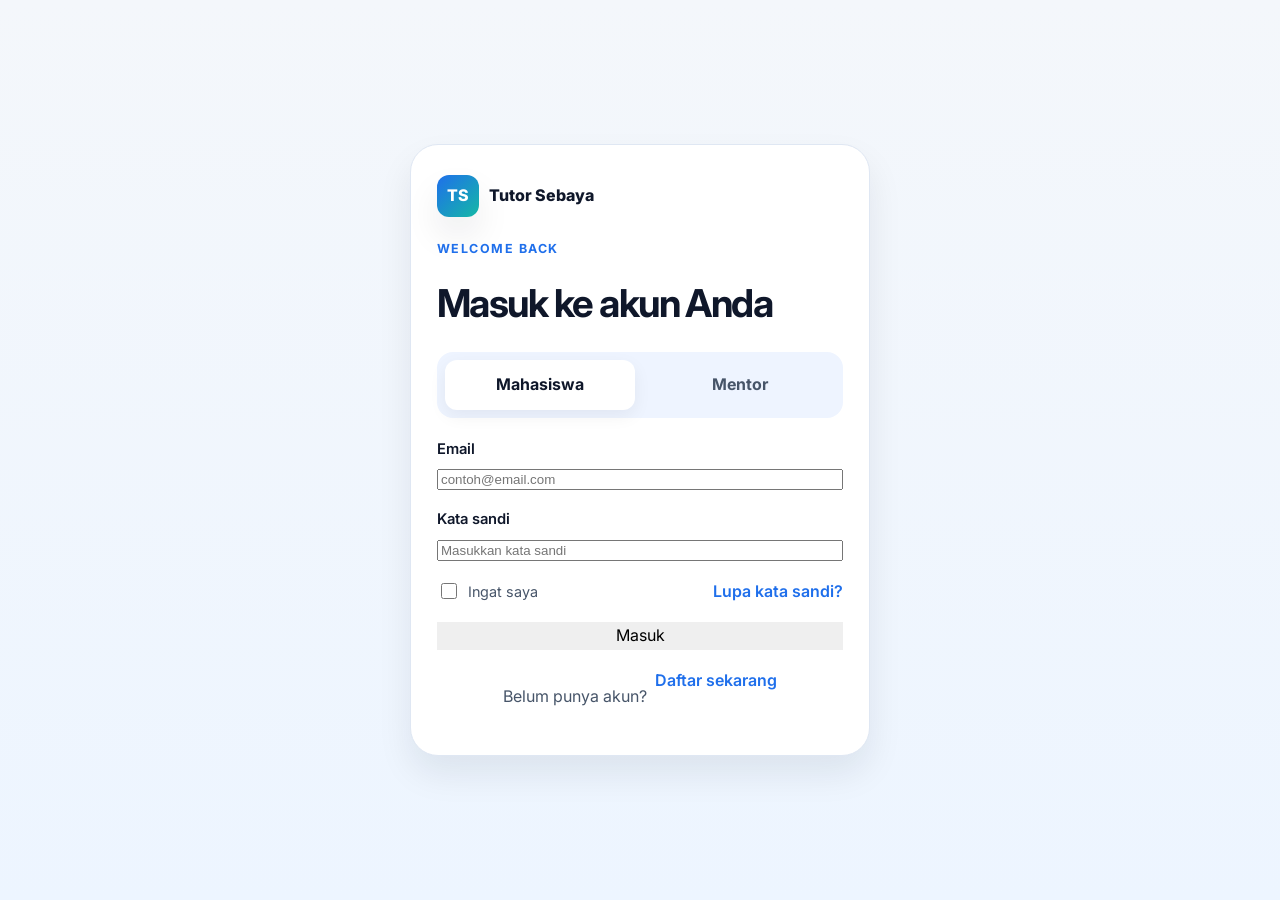
==== login.html @ 34857031 "Add files via upload" ====
<!DOCTYPE html>
<html lang="id">
  <head>
    <meta charset="UTF-8" />
    <meta name="viewport" content="width=device-width, initial-scale=1.0" />
    <title>Masuk | Tutor Sebaya</title>
    <meta name="description" content="Masuk ke Tutor Sebaya sebagai mahasiswa atau mentor." />
    <link rel="preconnect" href="https://fonts.googleapis.com" />
    <link rel="preconnect" href="https://fonts.gstatic.com" crossorigin />
    <link href="https://fonts.googleapis.com/css2?family=Inter:wght@400;500;600;700;800&display=swap" rel="stylesheet" />
    <link rel="stylesheet" href="styles.css" />
  </head>
  <body class="auth-body">
    <div class="auth-shell">
      <div class="auth-card">
        <div class="auth-brand">
          <span class="brand-mark">TS</span>
          <span>Tutor Sebaya</span>
        </div>

        <div class="auth-header">
          <span class="eyebrow">Welcome back</span>
          <h1>Masuk ke akun Anda</h1>
        </div>

        <div class="auth-tabs">
          <button class="auth-tab active" type="button">Mahasiswa</button>
          <button class="auth-tab" type="button">Mentor</button>
        </div>

        <form class="auth-form">
          <div class="form-group">
            <label for="email">Email</label>
            <input id="email" type="email" placeholder="contoh@email.com" />
          </div>

          <div class="form-group">
            <label for="password">Kata sandi</label>
            <input id="password" type="password" placeholder="Masukkan kata sandi" />
          </div>

          <div class="form-row between">
            <label class="check-inline">
              <input type="checkbox" />
              <span>Ingat saya</span>
            </label>
            <a href="index.html">Lupa kata sandi?</a>
          </div>

          <button type="submit" class="submit-btn">Masuk</button>
        </form>

        <div class="auth-footer">
          <p>Belum punya akun?</p>
          <a href="register.html">Daftar sekarang</a>
        </div>
      </div>
    </div>

    <script src="script.js"></script>
    <script>
      const tabs = document.querySelectorAll('.auth-tab');
      tabs.forEach((tab) => {
        tab.addEventListener('click', () => {
          tabs.forEach((item) => item.classList.toggle('active', item === tab));
        });
      });
    </script>
  </body>
</html>
---- styles.css ----
:root {
  --bg: #f4f7fb;
  --surface: #ffffff;
  --surface-alt: #edf5ff;
  --primary: #1f6feb;
  --primary-dark: #0d57c9;
  --primary-soft: #e8f1ff;
  --secondary: #14b8a6;
  --text: #0f172a;
  --muted: #475569;
  --line: #dfe7f3;
  --warning: #f59e0b;
  --success: #10b981;
  --shadow: 0 18px 35px rgba(15, 23, 42, 0.08);
}

* {
  box-sizing: border-box;
}

html {
  scroll-behavior: smooth;
}

body {
  margin: 0;
  font-family: "Inter", sans-serif;
  background: var(--bg);
  color: var(--text);
  line-height: 1.6;
}

a {
  text-decoration: none;
}

img {
  max-width: 100%;
  display: block;
}

button {
  font: inherit;
  cursor: pointer;
  border: none;
}

.container {
  width: min(1120px, calc(100% - 32px));
  margin: 0 auto;
}

.topbar {
  position: sticky;
  top: 0;
  z-index: 50;
  background: rgba(255, 255, 255, 0.82);
  backdrop-filter: blur(12px);
  border-bottom: 1px solid rgba(148, 163, 184, 0.15);
}

.nav {
  display: flex;
  align-items: center;
  justify-content: space-between;
  min-height: 76px;
  gap: 24px;
}

.brand {
  display: inline-flex;
  align-items: center;
  gap: 10px;
  font-weight: 800;
  font-size: 1.05rem;
}

.brand-mark {
  display: inline-flex;
  align-items: center;
  justify-content: center;
  width: 42px;
  height: 42px;
  border-radius: 12px;
  background: linear-gradient(135deg, var(--primary), var(--secondary));
  color: #fff;
  box-shadow: var(--shadow);
}

.nav-links {
  display: flex;
  align-items: center;
  gap: 22px;
  color: var(--muted);
  font-weight: 500;
}

.nav-links a {
  color: var(--muted);
  transition: color 0.2s ease;
}

.nav-links a:hover {
  color: var(--text);
}

.nav-cta,
.primary,
.secondary {
  display: inline-flex;
  align-items: center;
  justify-content: center;
  border-radius: 12px;
  padding: 0.9rem 1.4rem;
  font-weight: 600;
  transition: transform 0.2s ease, box-shadow 0.2s ease;
}

.nav-cta,
.primary {
  background: linear-gradient(135deg, var(--primary), var(--primary-dark));
  color: white;
  box-shadow: 0 14px 25px rgba(31, 111, 235, 0.25);
}

.secondary {
  background: #fff;
  color: var(--text);
  border: 1px solid var(--line);
}

.nav-cta:hover,
.primary:hover,
.secondary:hover {
  transform: translateY(-1px);
}

.hero {
  padding: 72px 0 48px;
}

.hero-grid {
  display: grid;
  grid-template-columns: 1.1fr 0.9fr;
  align-items: center;
  gap: 40px;
}

.eyebrow {
  display: inline-block;
  margin-bottom: 14px;
  font-size: 0.78rem;
  letter-spacing: 0.12em;
  text-transform: uppercase;
  font-weight: 700;
  color: var(--primary);
}

.hero-copy h1 {
  margin: 0;
  font-size: clamp(2.4rem, 5vw, 4rem);
  line-height: 1.1;
  letter-spacing: -0.05em;
}

.hero-copy p {
  margin: 18px 0 0;
  max-width: 610px;
  color: var(--muted);
  font-size: 1.05rem;
}

.hero-actions {
  display: flex;
  flex-wrap: wrap;
  gap: 14px;
  margin-top: 28px;
}

.hero-points {
  list-style: none;
  padding: 0;
  margin: 26px 0 0;
  display: grid;
  gap: 12px;
  color: var(--muted);
}

.hero-points li {
  position: relative;
  padding-left: 26px;
}

.hero-points li::before {
  content: "✓";
  position: absolute;
  left: 0;
  color: var(--success);
  font-weight: 800;
}

.hero-panel {
  display: flex;
  justify-content: center;
}

.panel-card {
  width: min(100%, 450px);
  background: linear-gradient(180deg, #ffffff 0%, #edf5ff 100%);
  border: 1px solid rgba(31, 111, 235, 0.08);
  border-radius: 28px;
  box-shadow: var(--shadow);
  padding: 26px;
}

.panel-head {
  display: flex;
  align-items: center;
  gap: 12px;
  color: var(--muted);
  font-weight: 600;
  margin-bottom: 20px;
}

.dot {
  width: 12px;
  height: 12px;
  border-radius: 50%;
  display: inline-block;
}

.dot.green {
  background: var(--success);
  box-shadow: 0 0 0 5px rgba(16, 185, 129, 0.14);
}

.tutor-mini-card {
  display: flex;
  align-items: center;
  gap: 16px;
  background: rgba(255, 255, 255, 0.78);
  border: 1px solid var(--line);
  border-radius: 18px;
  padding: 18px 16px;
}

.avatar {
  width: 54px;
  height: 54px;
  border-radius: 16px;
  display: flex;
  align-items: center;
  justify-content: center;
  font-weight: 800;
  color: white;
  background: linear-gradient(135deg, #7a7ef6, #4ea8ff);
}

.tutor-mini-card h3,
.content-card h3,
.goal-box h3,
.user-card h3,
.feature-card h3,
.summary-box h3,
.flow-stage h3 {
  margin: 0 0 6px;
}

.tutor-mini-card p,
.content-card li,
.goal-box li,
.user-card li,
.feature-card p,
.summary-box p,
.flow-stage p,
.user-card p {
  margin: 0;
  color: var(--muted);
}

.stats-grid {
  display: grid;
  grid-template-columns: repeat(2, minmax(0, 1fr));
  gap: 16px;
  margin-top: 22px;
}

.stats-grid div {
  background: #fff;
  border: 1px solid var(--line);
  border-radius: 18px;
  padding: 16px 14px;
  display: flex;
  flex-direction: column;
  gap: 4px;
}

.stats-grid strong {
  font-size: 1.1rem;
}

.stats-grid span {
  color: var(--muted);
  font-size: 0.85rem;
}

.metrics {
  padding: 16px 0 30px;
}

.metric-grid {
  display: grid;
  grid-template-columns: repeat(4, minmax(0, 1fr));
  gap: 18px;
}

.metric-box {
  background: #fff;
  border: 1px solid var(--line);
  border-radius: 18px;
  padding: 22px 18px;
  text-align: center;
  box-shadow: 0 10px 25px rgba(15, 23, 42, 0.04);
}

.metric-box strong {
  display: block;
  font-size: 1.4rem;
}

.metric-box span {
  color: var(--muted);
}

.section {
  padding: 86px 0;
}

.section.alt {
  background: #eef5ff;
}

.section-head {
  margin-bottom: 30px;
}

.section-head h2 {
  margin: 0;
  font-size: clamp(2rem, 4vw, 2.8rem);
  letter-spacing: -0.04em;
}

.overview-grid,
.goals-grid,
.user-grid,
.feature-grid,
.summary-grid {
  display: grid;
  gap: 22px;
}

.overview-grid {
  grid-template-columns: repeat(2, minmax(0, 1fr));
}

.content-card,
.goal-box,
.user-card,
.feature-card,
.summary-box {
  background: #fff;
  border: 1px solid var(--line);
  border-radius: 24px;
  padding: 24px 22px;
  box-shadow: 0 12px 28px rgba(15, 23, 42, 0.04);
}

.content-card.accent {
  background: linear-gradient(180deg, #ecf6ff 0%, #ffffff 100%);
}

.content-card ul,
.goal-box ul,
.user-card ul {
  margin: 18px 0 0;
  padding-left: 18px;
  display: grid;
  gap: 10px;
  color: var(--muted);
}

.goals-grid {
  grid-template-columns: repeat(3, minmax(0, 1fr));
}

.user-grid {
  grid-template-columns: repeat(3, minmax(0, 1fr));
}

.badge {
  display: inline-flex;
  padding: 0.4rem 0.7rem;
  border-radius: 999px;
  font-weight: 700;
  font-size: 0.75rem;
  margin-bottom: 18px;
}

.badge-primary {
  background: var(--primary-soft);
  color: var(--primary);
}

.badge-secondary {
  background: rgba(20, 184, 166, 0.12);
  color: var(--secondary);
}

.badge-dark {
  background: #111827;
  color: white;
}

.feature-grid {
  grid-template-columns: repeat(3, minmax(0, 1fr));
}

.icon {
  width: 46px;
  height: 46px;
  display: flex;
  align-items: center;
  justify-content: center;
  border-radius: 14px;
  background: var(--primary-soft);
  color: var(--primary);
  font-weight: 800;
  margin-bottom: 18px;
}

.flow-wrapper {
  display: grid;
  grid-template-columns: repeat(5, minmax(0, 1fr));
  gap: 18px;
}

.flow-stage {
  position: relative;
  background: #fff;
  border: 1px solid var(--line);
  border-radius: 22px;
  padding: 22px 18px;
  box-shadow: 0 12px 26px rgba(15, 23, 42, 0.04);
}

.stage-number {
  display: inline-flex;
  width: 38px;
  height: 38px;
  border-radius: 50%;
  background: var(--primary-soft);
  color: var(--primary);
  align-items: center;
  justify-content: center;
  font-weight: 800;
  margin-bottom: 14px;
}

.mvp-grid {
  display: grid;
  grid-template-columns: 1fr;
}

.pill-list {
  display: flex;
  flex-wrap: wrap;
  gap: 12px;
}

.pill-list span {
  display: inline-flex;
  align-items: center;
  justify-content: center;
  padding: 0.75rem 1rem;
  background: #fff;
  border: 1px solid var(--line);
  border-radius: 999px;
  color: var(--text);
  font-weight: 600;
}

.summary-grid {
  grid-template-columns: repeat(2, minmax(0, 1fr));
}

.cta-section {
  padding-top: 0;
}

.cta-box {
  background: linear-gradient(135deg, var(--primary) 0%, var(--secondary) 100%);
  color: white;
  border-radius: 28px;
  padding: 28px 30px;
  display: flex;
  align-items: center;
  justify-content: space-between;
  gap: 24px;
  box-shadow: 0 18px 30px rgba(31, 111, 235, 0.2);
}

.cta-box .eyebrow {
  color: rgba(255, 255, 255, 0.8);
}

.cta-box h2 {
  margin: 0;
  font-size: clamp(1.7rem, 3vw, 2.4rem);
  letter-spacing: -0.05em;
}

.cta-simple {
  display: inline-flex;
  align-items: center;
  justify-content: center;
  border-radius: 999px;
  padding: 0.75rem 1.1rem;
  background: rgba(255, 255, 255, 0.12);
  border: 1px solid rgba(255, 255, 255, 0.18);
  font-weight: 700;
  color: #fff;
}

.toast-note {
  position: fixed;
  right: 18px;
  bottom: 18px;
  z-index: 100;
  background: rgba(15, 23, 42, 0.9);
  color: white;
  border-radius: 12px;
  padding: 0.8rem 1rem;
  font-size: 0.9rem;
  box-shadow: 0 18px 30px rgba(15, 23, 42, 0.18);
  opacity: 0;
  transform: translateY(12px);
  animation: toastIn 0.4s ease forwards;
}

@keyframes toastIn {
  to {
    opacity: 1;
    transform: translateY(0);
  }
}

.auth-body,
.dashboard-body {
  background: linear-gradient(180deg, #f4f7fb 0%, #edf5ff 100%);
}

.auth-shell {
  min-height: 100vh;
  display: grid;
  place-items: center;
  padding: 40px 20px;
}

.auth-card {
  width: min(460px, 100%);
  background: #fff;
  border: 1px solid var(--line);
  border-radius: 28px;
  box-shadow: var(--shadow);
  padding: 30px 26px;
}

.auth-brand {
  display: inline-flex;
  align-items: center;
  gap: 10px;
  font-weight: 800;
  margin-bottom: 18px;
}

.auth-header h1 {
  margin: 0 0 18px;
  font-size: clamp(1.8rem, 3vw, 2.5rem);
  letter-spacing: -0.04em;
}

.auth-tabs {
  display: grid;
  grid-template-columns: 1fr 1fr;
  gap: 10px;
  background: #eef4ff;
  border-radius: 16px;
  padding: 8px;
  margin-bottom: 20px;
}

.auth-tab {
  padding: 12px 10px;
  border-radius: 12px;
  border: none;
  background: transparent;
  font-weight: 700;
  color: var(--muted);
}

.auth-tab.active {
  background: #fff;
  color: var(--text);
  box-shadow: 0 6px 18px rgba(15, 23, 42, 0.06);
}

.auth-form {
  display: grid;
  gap: 18px;
}

.form-group {
  display: grid;
  gap: 8px;
}

.form-group label {
  font-size: 0.92rem;
  font-weight: 600;
}

.form-row {
  display: flex;
  align-items: center;
  gap: 10px;
}

.form-row.between {
  justify-content: space-between;
}

.check-inline {
  display: inline-flex;
  align-items: center;
  gap: 8px;
  color: var(--muted);
  font-size: 0.9rem;
}

.check-inline input {
  width: 16px;
  height: 16px;
}

.auth-form a,
.auth-footer a {
  color: var(--primary);
  font-weight: 600;
}

.auth-footer {
  margin-top: 18px;
  text-align: center;
  color: var(--muted);
  display: flex;
  justify-content: center;
  gap: 8px;
}

.dashboard-page {
  padding: 34px 0 60px;
}

.dashboard-grid {
  display: grid;
  grid-template-columns: 280px 1fr;
  gap: 24px;
}

.sidebar-panel,
.main-panel {
  display: grid;
  gap: 20px;
}

.sidebar-panel {
  background: #fff;
  border: 1px solid var(--line);
  border-radius: 24px;
  padding: 24px 18px;
  box-shadow: 0 10px 24px rgba(15, 23, 42, 0.04);
}

.profile-box {
  display: flex;
  align-items: center;
  gap: 12px;
  padding-bottom: 12px;
  border-bottom: 1px solid var(--line);
}

.avatar.large {
  width: 52px;
  height: 52px;
  font-size: 1rem;
}

.avatar.small {
  width: 42px;
  height: 42px;
  font-size: 0.8rem;
}

.avatar.alt {
  background: linear-gradient(135deg, #7a7ef6, #14b8a6);
}

.sidebar-menu {
  display: grid;
  gap: 8px;
}

.sidebar-menu a {
  color: var(--muted);
  padding: 0.8rem 0.9rem;
  border-radius: 12px;
  font-weight: 600;
}

.sidebar-menu a.active {
  background: var(--primary-soft);
  color: var(--primary);
}

.welcome-bar,
.panel-header-between {
  display: flex;
  align-items: center;
  justify-content: space-between;
  gap: 16px;
}

.welcome-bar h2 {
  margin: 0;
  letter-spacing: -0.04em;
}

.small {
  padding: 0.7rem 1rem;
  font-size: 0.8rem;
}

.dashboard-stats {
  grid-template-columns: repeat(4, minmax(0, 1fr));
}

.metric-box.glow {
  background: linear-gradient(180deg, #ffffff 0%, #f5f9ff 100%);
}

.content-row {
  display: grid;
  grid-template-columns: 1fr 1fr;
  gap: 20px;
}

.dashboard-card {
  min-height: 220px;
}

.tag,
.status-label {
  display: inline-flex;
  align-items: center;
  justify-content: center;
  padding: 0.38rem 0.7rem;
  border-radius: 999px;
  font-size: 0.7rem;
  font-weight: 700;
}

.tag.success,
.status-label.green {
  background: rgba(16, 185, 129, 0.12);
  color: #047857;
}

.tag.info,
.status-label.blue {
  background: rgba(31, 111, 235, 0.12);
  color: var(--primary);
}

.tag.warning {
  background: rgba(245, 158, 11, 0.12);
  color: #b45309;
}

.session-list {
  list-style: none;
  padding: 0;
  margin: 18px 0 0;
  display: grid;
  gap: 14px;
}

.session-list li,
.mini-profile {
  display: flex;
  align-items: center;
  justify-content: space-between;
  gap: 12px;
  background: #f8fbff;
  border: 1px solid var(--line);
  border-radius: 16px;
  padding: 12px 14px;
}

.session-list li > div,
.mini-profile > div {
  display: grid;
  gap: 4px;
}

.session-list li strong,
.mini-profile strong {
  font-size: 0.98rem;
}

.session-list li span,
.mini-profile span {
  color: var(--muted);
  font-size: 0.84rem;
}

.action-btn {
  padding: 0.58rem 0.8rem;
  border-radius: 10px;
  font-weight: 700;
  border: none;
}

.action-btn.accept {
  background: rgba(16, 185, 129, 0.12);
  color: #047857;
}

.action-btn.reject {
  background: rgba(239, 68, 68, 0.1);
  color: #b91c1c;
}

.mini-tutor-list {
  display: grid;
  gap: 12px;
  margin-top: 18px;
}

@media (max-width: 980px) {
  .dashboard-grid,
  .content-row,
  .dashboard-stats {
    grid-template-columns: 1fr 1fr;
  }

  .dashboard-grid {
    grid-template-columns: 1fr;
  }
}

@media (max-width: 620px) {
  .dashboard-stats,
  .content-row {
    grid-template-columns: 1fr;
  }

  .welcome-bar,
  .panel-header-between {
    align-items: flex-start;
    flex-direction: column;
  }
}

.site-footer {
  background: #0f172a;
  color: rgba(255, 255, 255, 0.72);
  padding: 22px 0;
  margin-top: 30px;
}

.footer-wrap {
  display: flex;
  justify-content: space-between;
  gap: 16px;
  align-items: center;
  flex-wrap: wrap;
}

@media (max-width: 980px) {
  .hero-grid,
  .overview-grid,
  .user-grid,
  .feature-grid,
  .summary-grid,
  .goals-grid,
  .flow-wrapper {
    grid-template-columns: 1fr 1fr;
  }

  .hero-grid {
    grid-template-columns: 1fr;
  }

  .nav-links {
    display: none;
  }
}

@media (max-width: 620px) {
  .metric-grid,
  .overview-grid,
  .goals-grid,
  .user-grid,
  .feature-grid,
  .summary-grid,
  .flow-wrapper {
    grid-template-columns: 1fr;
  }

  .cta-box {
    flex-direction: column;
    align-items: flex-start;
  }

  .hero {
    padding-top: 52px;
  }

  .nav {
    min-height: 68px;
  }
}
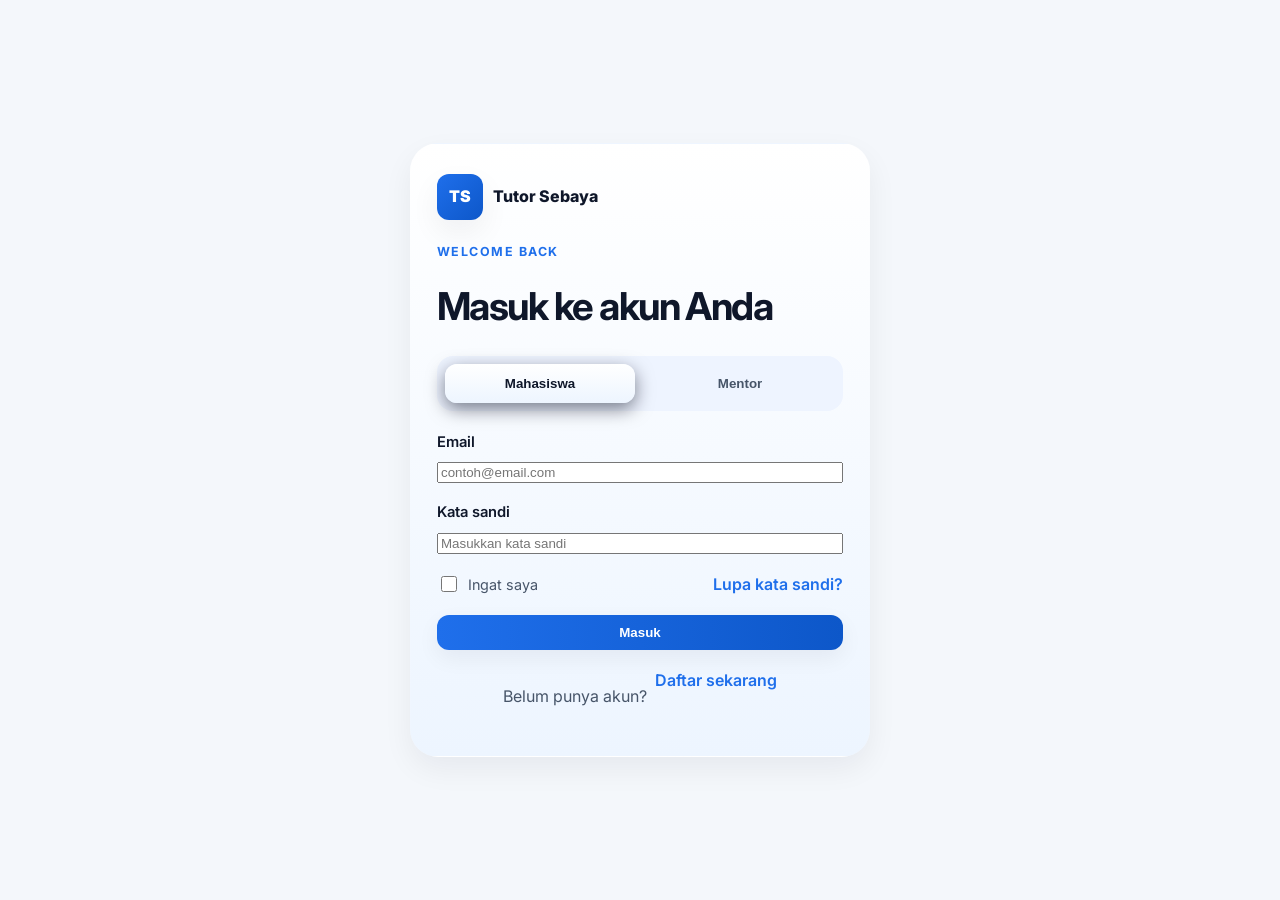
==== commit cc0218db: "Add files via upload" ====
--- a/login.html
+++ b/login.html
@@ -60,10 +60,19 @@
     <script src="script.js"></script>
     <script>
       const tabs = document.querySelectorAll('.auth-tab');
+      let currentRole = 'mahasiswa';
+
       tabs.forEach((tab) => {
         tab.addEventListener('click', () => {
           tabs.forEach((item) => item.classList.toggle('active', item === tab));
+          currentRole = tab.textContent.trim().toLowerCase();
         });
+      });
+
+      document.querySelector('.auth-form').addEventListener('submit', (e) => {
+        e.preventDefault();
+        const destination = currentRole === 'mentor' ? 'dashboard-mentor.html' : 'dashboard-mahasiswa.html';
+        window.location.href = destination;
       });
     </script>
   </body>
--- a/styles.css
+++ b/styles.css
@@ -1,17 +1,22 @@
 :root {
-  --bg: #f4f7fb;
-  --surface: #ffffff;
-  --surface-alt: #edf5ff;
-  --primary: #1f6feb;
-  --primary-dark: #0d57c9;
-  --primary-soft: #e8f1ff;
-  --secondary: #14b8a6;
-  --text: #0f172a;
-  --muted: #475569;
-  --line: #dfe7f3;
+  /* Light white + blue palette (Tutor Sebaya) */
+  --bg: #F4F7FB; /* main page background */
+  --surface: #FFFFFF; /* primary card surface */
+  --surface-2: #EDF5FF; /* secondary surface */
+  --primary: #1F6FEB; /* primary blue */
+  --primary-dark: #0D57C9; /* darker primary */
+  --primary-soft: #E8F1FF; /* soft primary */
+  --accent: #14B8A6; /* teal accent */
+  --highlight: #FFB020; /* warm highlight */
+  --text: #0F172A; /* main text on light */
+  --muted: #475569; /* secondary text */
+  --line: #DFE7F3; /* border */
   --warning: #f59e0b;
   --success: #10b981;
-  --shadow: 0 18px 35px rgba(15, 23, 42, 0.08);
+  --shadow-soft: 0 12px 30px rgba(16,24,40,0.06);
+  --shadow-md: 0 18px 40px rgba(16,24,40,0.08);
+  --radius-lg: 18px;
+  --secondary: var(--accent);
 }
 
 * {
@@ -39,33 +44,94 @@
   display: block;
 }
 
-button {
-  font: inherit;
-  cursor: pointer;
+/* Responsive central container to keep content centered and breathing */
+.container {
+  width: 100%;
+  max-width: 1200px;
+  margin-left: auto;
+  margin-right: auto;
+  padding-left: 24px;
+  padding-right: 24px;
+}
+
+@media (max-width: 1024px) {
+  .container {
+    padding-left: 28px;
+    padding-right: 28px;
+  }
+}
+
+@media (max-width: 520px) {
+  .container {
+    padding-left: 16px;
+    padding-right: 16px;
+  }
+}
+
+/* Layout helpers and spacing improvements */
+html, body { overflow-x: hidden; }
+
+/* Ensure navbar has breathing room vertically */
+.topbar { padding: 10px 0; }
+
+/* Consistent card treatment across site */
+.panel-card,
+.content-card,
+.feature-card,
+.summary-box,
+.goal-box,
+.tutor-card,
+.review-item,
+.user-card,
+.metric-box {
+  border-radius: var(--radius-lg);
+  padding: 20px 22px;
+  border: 1px solid var(--line);
+  box-shadow: var(--shadow-soft);
+  background: linear-gradient(180deg, var(--surface), var(--surface-2));
+}
+
+/* Slightly larger gaps between cards and grid items */
+.overview-grid,
+.goals-grid,
+.user-grid,
+.feature-grid,
+.summary-grid,
+.metric-grid {
+  gap: 24px;
+}
+
+/* Tutor list/card spacing */
+.tutor-list { display: grid; gap: 20px; }
+.tutor-card { display: flex; gap: 16px; align-items: center; padding: 18px 20px; }
+.tutor-left, .tutor-mid, .tutor-right { min-width: 0; }
+
+/* Ensure main pages using .page get additional vertical breathing */
+.page { padding-top: 28px; padding-bottom: 28px; }
+
+.auth-tabs {
+  display: grid;
+  grid-template-columns: 1fr 1fr;
+  gap: 10px;
+  background: linear-gradient(180deg, rgba(255,255,255,0.02), rgba(255,255,255,0.01));
+  border-radius: 16px;
+  padding: 8px;
+  margin-bottom: 20px;
+}
+.auth-tab {
+  padding: 12px 10px;
+  border-radius: 12px;
   border: none;
-}
-
-.container {
-  width: min(1120px, calc(100% - 32px));
-  margin: 0 auto;
-}
-
-.topbar {
-  position: sticky;
-  top: 0;
-  z-index: 50;
-  background: rgba(255, 255, 255, 0.82);
-  backdrop-filter: blur(12px);
-  border-bottom: 1px solid rgba(148, 163, 184, 0.15);
-}
-
-.nav {
-  display: flex;
-  align-items: center;
-  justify-content: space-between;
-  min-height: 76px;
-  gap: 24px;
-}
+  background: transparent;
+  font-weight: 700;
+  color: var(--muted);
+}
+.auth-tab.active {
+  background: linear-gradient(180deg,var(--primary-soft),var(--surface));
+  color: var(--text);
+  box-shadow: 0 6px 18px rgba(16,24,40,0.06);
+}
+
 
 .brand {
   display: inline-flex;
@@ -82,9 +148,17 @@
   width: 42px;
   height: 42px;
   border-radius: 12px;
-  background: linear-gradient(135deg, var(--primary), var(--secondary));
-  color: #fff;
-  box-shadow: var(--shadow);
+  background: linear-gradient(135deg, var(--primary), var(--primary-dark));
+  color: var(--surface);
+  box-shadow: var(--shadow-soft);
+}
+
+.nav {
+  display: flex;
+  align-items: center;
+  justify-content: space-between;
+  min-height: 76px;
+  gap: 24px;
 }
 
 .nav-links {
@@ -124,7 +198,7 @@
 }
 
 .secondary {
-  background: #fff;
+  background: linear-gradient(180deg, var(--surface), var(--surface-2));
   color: var(--text);
   border: 1px solid var(--line);
 }
@@ -206,10 +280,10 @@
 
 .panel-card {
   width: min(100%, 450px);
-  background: linear-gradient(180deg, #ffffff 0%, #edf5ff 100%);
-  border: 1px solid rgba(31, 111, 235, 0.08);
+  background: linear-gradient(180deg, var(--surface), var(--surface-2));
+  border: 1px solid var(--line);
   border-radius: 28px;
-  box-shadow: var(--shadow);
+  box-shadow: var(--shadow-soft);
   padding: 26px;
 }
 
@@ -238,7 +312,7 @@
   display: flex;
   align-items: center;
   gap: 16px;
-  background: rgba(255, 255, 255, 0.78);
+  background: linear-gradient(180deg, var(--surface), var(--surface));
   border: 1px solid var(--line);
   border-radius: 18px;
   padding: 18px 16px;
@@ -252,8 +326,8 @@
   align-items: center;
   justify-content: center;
   font-weight: 800;
-  color: white;
-  background: linear-gradient(135deg, #7a7ef6, #4ea8ff);
+  color: var(--surface);
+  background: linear-gradient(135deg, var(--primary), var(--accent));
 }
 
 .tutor-mini-card h3,
@@ -286,7 +360,7 @@
 }
 
 .stats-grid div {
-  background: #fff;
+  background: linear-gradient(180deg, var(--surface), var(--surface));
   border: 1px solid var(--line);
   border-radius: 18px;
   padding: 16px 14px;
@@ -315,12 +389,12 @@
 }
 
 .metric-box {
-  background: #fff;
+  background: linear-gradient(180deg,var(--surface),var(--surface));
   border: 1px solid var(--line);
   border-radius: 18px;
   padding: 22px 18px;
   text-align: center;
-  box-shadow: 0 10px 25px rgba(15, 23, 42, 0.04);
+  box-shadow: var(--shadow-soft);
 }
 
 .metric-box strong {
@@ -333,7 +407,7 @@
 }
 
 .section {
-  padding: 86px 0;
+  padding: 64px 0;
 }
 
 .section.alt {
@@ -364,29 +438,24 @@
 }
 
 .content-card,
-.goal-box,
-.user-card,
-.feature-card,
-.summary-box {
-  background: #fff;
+.auth-body,
+.dashboard-body {
+  background: var(--bg);
+}
+.auth-shell {
+  min-height: 100vh;
+  display: grid;
+  place-items: center;
+  padding: 40px 20px;
+}
+
+.auth-card {
+  width: min(460px, 100%);
+  background: linear-gradient(180deg,var(--surface),var(--surface-2));
   border: 1px solid var(--line);
-  border-radius: 24px;
-  padding: 24px 22px;
-  box-shadow: 0 12px 28px rgba(15, 23, 42, 0.04);
-}
-
-.content-card.accent {
-  background: linear-gradient(180deg, #ecf6ff 0%, #ffffff 100%);
-}
-
-.content-card ul,
-.goal-box ul,
-.user-card ul {
-  margin: 18px 0 0;
-  padding-left: 18px;
-  display: grid;
-  gap: 10px;
-  color: var(--muted);
+  border-radius: 28px;
+  box-shadow: var(--shadow-soft);
+  padding: 30px 26px;
 }
 
 .goals-grid {
@@ -446,11 +515,11 @@
 
 .flow-stage {
   position: relative;
-  background: #fff;
+  background: linear-gradient(180deg,var(--surface),var(--surface));
   border: 1px solid var(--line);
   border-radius: 22px;
   padding: 22px 18px;
-  box-shadow: 0 12px 26px rgba(15, 23, 42, 0.04);
+  box-shadow: var(--shadow-soft);
 }
 
 .stage-number {
@@ -471,22 +540,22 @@
   grid-template-columns: 1fr;
 }
 
-.pill-list {
-  display: flex;
-  flex-wrap: wrap;
-  gap: 12px;
-}
-
-.pill-list span {
-  display: inline-flex;
-  align-items: center;
-  justify-content: center;
-  padding: 0.75rem 1rem;
-  background: #fff;
+.tutor-list {
+  display: grid;
+  gap: 20px;
+  margin-top: 22px;
+}
+.tutor-card {
+  display: flex;
+  gap: 16px;
+  align-items: center;
+  background: linear-gradient(180deg,var(--surface),var(--surface-2));
   border: 1px solid var(--line);
-  border-radius: 999px;
-  color: var(--text);
-  font-weight: 600;
+  padding: 18px 20px;
+  border-radius: 16px;
+  box-shadow: 0 12px 28px rgba(16,24,40,0.06);
+  transition: transform 0.22s cubic-bezier(.2,.9,.2,1), box-shadow 0.22s;
+}
 }
 
 .summary-grid {
@@ -498,7 +567,7 @@
 }
 
 .cta-box {
-  background: linear-gradient(135deg, var(--primary) 0%, var(--secondary) 100%);
+  background: linear-gradient(135deg, var(--primary), var(--primary-dark));
   color: white;
   border-radius: 28px;
   padding: 28px 30px;
@@ -506,7 +575,7 @@
   align-items: center;
   justify-content: space-between;
   gap: 24px;
-  box-shadow: 0 18px 30px rgba(31, 111, 235, 0.2);
+  box-shadow: 0 12px 28px rgba(31, 111, 235, 0.08);
 }
 
 .cta-box .eyebrow {
@@ -536,12 +605,12 @@
   right: 18px;
   bottom: 18px;
   z-index: 100;
-  background: rgba(15, 23, 42, 0.9);
-  color: white;
+  background: linear-gradient(180deg,var(--surface),var(--surface-2));
+  color: var(--text);
   border-radius: 12px;
   padding: 0.8rem 1rem;
   font-size: 0.9rem;
-  box-shadow: 0 18px 30px rgba(15, 23, 42, 0.18);
+  box-shadow: 0 10px 22px rgba(16,24,40,0.06);
   opacity: 0;
   transform: translateY(12px);
   animation: toastIn 0.4s ease forwards;
@@ -554,9 +623,68 @@
   }
 }
 
+/* Modal styles (detail / confirm) */
+.modal-backdrop {
+  position: fixed;
+  inset: 0;
+  display: none;
+  align-items: center;
+  justify-content: center;
+  background: rgba(12, 20, 40, 0.48);
+  z-index: 80;
+  padding: 28px;
+}
+
+.modal {
+  width: min(760px, 96%);
+  background: linear-gradient(180deg, var(--surface) 0%, #fbfdff 100%);
+  border-radius: 16px;
+  padding: 26px 26px 18px;
+  box-shadow: 0 18px 40px rgba(16,24,40,0.08);
+  border: 1px solid rgba(255,255,255,0.06);
+  position: relative;
+  transform: translateY(10px);
+  opacity: 0;
+  animation: modalIn 260ms cubic-bezier(.2,.9,.2,1) forwards;
+}
+
+@keyframes modalIn {
+  to { transform: translateY(0); opacity: 1; }
+}
+
+.modal .close {
+  position: absolute;
+  left: 14px;
+  top: 12px;
+  width: 38px;
+  height: 38px;
+  border-radius: 10px;
+  display: inline-flex;
+  align-items: center;
+  justify-content: center;
+  background: rgba(255,255,255,0.6);
+  color: var(--muted);
+  font-size: 18px;
+  border: 1px solid rgba(15,23,42,0.04);
+  box-shadow: 0 6px 18px rgba(15,23,42,0.06);
+}
+
+.modal h3 { margin: 4px 0 8px; font-size: 1.4rem; }
+.modal .muted { color: var(--muted); margin: 10px 0; }
+.modal p { margin: 8px 0; color: var(--muted); }
+
+.modal-actions { display: flex; gap: 12px; justify-content: flex-end; margin-top: 18px; }
+.modal .submit-btn { padding: 10px 14px; border-radius: 12px; background: linear-gradient(135deg,var(--primary),var(--primary-dark)); color: #fff; box-shadow: 0 10px 26px rgba(31,111,235,0.16); }
+.modal .cancel { padding: 10px 12px; border-radius: 12px; background: linear-gradient(180deg,var(--surface),var(--surface-2)); border: 1px solid rgba(255,255,255,0.03); color: var(--muted); }
+
+@media (max-width: 520px) {
+  .modal { padding: 18px; border-radius: 12px; }
+  .modal .close { left: 10px; top: 8px; }
+}
+
 .auth-body,
 .dashboard-body {
-  background: linear-gradient(180deg, #f4f7fb 0%, #edf5ff 100%);
+  background: var(--bg);
 }
 
 .auth-shell {
@@ -568,10 +696,10 @@
 
 .auth-card {
   width: min(460px, 100%);
-  background: #fff;
-  border: 1px solid var(--line);
+  background: linear-gradient(180deg,var(--surface),var(--surface-2));
+  border: 1px solid rgba(255,255,255,0.03);
   border-radius: 28px;
-  box-shadow: var(--shadow);
+  box-shadow: var(--shadow-soft);
   padding: 30px 26px;
 }
 
@@ -609,9 +737,9 @@
 }
 
 .auth-tab.active {
-  background: #fff;
+  background: linear-gradient(180deg,var(--surface),var(--surface-2));
   color: var(--text);
-  box-shadow: 0 6px 18px rgba(15, 23, 42, 0.06);
+  box-shadow: 0 6px 18px rgba(2,6,23,0.5);
 }
 
 .auth-form {
@@ -684,11 +812,11 @@
 }
 
 .sidebar-panel {
-  background: #fff;
-  border: 1px solid var(--line);
+  background: linear-gradient(180deg,var(--surface),var(--surface-2));
+  border: 1px solid rgba(255,255,255,0.03);
   border-radius: 24px;
   padding: 24px 18px;
-  box-shadow: 0 10px 24px rgba(15, 23, 42, 0.04);
+  box-shadow: 0 10px 24px rgba(2,6,23,0.6);
 }
 
 .profile-box {
@@ -940,3 +1068,312 @@
     min-height: 68px;
   }
 }
+
+/* Cari Tutor specific styles */
+.search-panel {
+  padding: 34px 0 18px;
+}
+
+.search-panel h1 {
+  margin: 0 0 6px;
+  font-size: 2.4rem;
+  line-height: 1.05;
+}
+
+.search-row {
+  display: flex;
+  gap: 12px;
+  margin-top: 16px;
+  align-items: center;
+}
+
+.hero-ill {
+  width: 160px;
+  height: 120px;
+  background: linear-gradient(135deg,#e6f0ff,#f6fcff);
+  border-radius: 14px;
+  display: flex;
+  align-items: center;
+  justify-content: center;
+  box-shadow: 0 18px 30px rgba(15,23,42,0.06);
+}
+
+.hero-ill svg { width: 92px; height: 92px; }
+
+/* subtle float animation for illustration */
+@keyframes floatY {
+  0% { transform: translateY(0); }
+  50% { transform: translateY(-6px); }
+  100% { transform: translateY(0); }
+}
+.hero-ill { animation: floatY 4s ease-in-out infinite; }
+
+.chips { display:flex; gap:8px; margin-top:12px; flex-wrap:wrap; }
+.chip { background: linear-gradient(180deg,var(--surface),var(--surface)); border:1px solid var(--line); padding:8px 12px; border-radius:999px; font-weight:700; color:var(--muted); cursor:pointer; }
+.chip:hover { background:var(--primary-soft); color:var(--primary); transform:translateY(-2px); }
+
+.search-row input[type="text"], .search-row select {
+  padding: 12px 14px;
+  border-radius: 12px;
+  border: 1px solid rgba(255,255,255,0.03);
+  font-size: 0.98rem;
+  flex: 1;
+  background: linear-gradient(180deg,var(--surface),var(--surface-2));
+}
+
+.tutor-list {
+  display: grid;
+  gap: 14px;
+  margin-top: 22px;
+}
+
+.tutor-card {
+  display: flex;
+  gap: 14px;
+  align-items: center;
+  background: linear-gradient(180deg,var(--surface),var(--surface-2));
+  border: 1px solid rgba(255,255,255,0.03);
+  padding: 18px;
+  border-radius: 18px;
+  box-shadow: 0 18px 40px rgba(2,6,23,0.6);
+  transition: transform 0.22s cubic-bezier(.2,.9,.2,1), box-shadow 0.22s;
+}
+
+.tutor-left .avatar {
+  width: 66px;
+  height: 66px;
+  border-radius: 14px;
+  font-size: 1.05rem;
+}
+
+.tutor-left .avatar {
+  background: linear-gradient(135deg,#7a7ef6,#4ea8ff);
+  color: var(--surface);
+  display:flex;align-items:center;justify-content:center;font-weight:800;
+}
+
+.tutor-mid strong {
+  display: block;
+  font-size: 1.05rem;
+}
+
+.tutor-mid .muted {
+  color: var(--muted);
+  font-size: 0.92rem;
+}
+
+.tutor-right {
+  margin-left: auto;
+  display: flex;
+  gap: 8px;
+  align-items: center;
+}
+
+.tutor-right .secondary-btn {
+  padding: 10px 12px;
+  border-radius: 10px;
+  background: linear-gradient(180deg,var(--surface),var(--surface-2));
+  border: 1px solid rgba(255,255,255,0.03);
+  color: var(--primary);
+}
+
+.tutor-right .submit-btn {
+  padding: 10px 14px;
+  border-radius: 10px;
+  background: linear-gradient(135deg,var(--primary),var(--primary-dark));
+  color: #fff;
+}
+
+.tutor-card:hover { transform: translateY(-6px); box-shadow: 0 20px 40px rgba(16,24,40,0.09); }
+
+.tutor-mid strong { font-size: 1.12rem; }
+.tutor-mid .muted { margin-top:6px; }
+.tutor-mid .muted + .muted { margin-top:4px; }
+
+/* highlight price */
+.tutor-mid .price { font-weight:800; color:var(--primary); margin-top:6px; }
+
+/* make search-row select more polished */
+.search-row select { max-width: 420px; box-shadow: 0 8px 20px rgba(31,111,235,0.05); }
+
+@media (max-width: 880px) {
+  .search-row { flex-direction: column; align-items: stretch; }
+  .tutor-card { flex-direction: column; align-items: flex-start; }
+  .tutor-right { width: 100%; justify-content: space-between; }
+}
+
+/* Booking page tweaks */
+.panel-card h2 { font-size: 1.4rem; }
+.booking-list { display: grid; gap: 14px; margin-top: 12px; }
+.tutor-card { transition: transform 0.15s ease, box-shadow 0.15s ease; }
+.tutor-card:hover { transform: translateY(-6px); box-shadow: 0 22px 40px rgba(2,6,23,0.12); }
+.tutor-mid { min-width: 0; }
+.status-pill { display:inline-flex; padding:6px 10px; border-radius:999px; font-weight:700; font-size:0.85rem; }
+.status-pill.menunggu { background: rgba(59,130,246,0.12); color: #1e40af; }
+.status-pill.dikonfirmasi { background: rgba(16,185,129,0.12); color: #065f46; }
+.tutor-right .submit-btn { min-width: 110px; }
+.booking-empty { text-align:center; padding:34px 12px; color:var(--muted); }
+
+/* Toast override for success */
+.toast-note.success { background: linear-gradient(90deg,#10b981,#06b6d4); }
+
+/* review styles on history cards */
+.session-review { margin-top:10px; background: linear-gradient(180deg,#fff,#fbfdff); border:1px solid var(--line); padding:10px; border-radius:10px; }
+.review-stars { font-weight:800; color: #f59e0b; }
+.review-text { margin-top:6px; color:var(--muted); }
+
+.review-header { display:flex; align-items:center; gap:8px; color:var(--muted); }
+.review-title { font-weight:700; margin-top:8px; }
+.session-review .muted { font-size:0.92rem; }
+
+/* richer review item (Shopee-like) */
+.review-item { display:flex; gap:12px; align-items:flex-start; padding:12px; background: linear-gradient(180deg,var(--surface),var(--surface-2)); border-radius:12px; border:1px solid rgba(255,255,255,0.03); }
+.review-avatar { width:44px; height:44px; border-radius:10px; display:inline-flex; align-items:center; justify-content:center; font-weight:800; color:var(--surface); background: linear-gradient(135deg,#ff7aa2,#ff6a00); flex-shrink:0; }
+.review-content { flex:1; }
+.review-meta { display:flex; gap:8px; align-items:center; color:var(--muted); font-size:0.92rem; }
+.review-title { font-weight:700; margin-top:6px; font-size:1rem; }
+.review-body { margin-top:8px; color:var(--muted); line-height:1.45; }
+.review-stars { color:#f59e0b; font-weight:800; }
+.review-actions { margin-top:10px; display:flex; gap:10px; align-items:center; }
+.helpful-btn { background: linear-gradient(180deg,var(--surface),var(--surface-2)); border:1px solid rgba(255,255,255,0.03); padding:6px 8px; border-radius:8px; color:var(--muted); font-weight:600; }
+.review-small-date { color:var(--muted); font-size:0.85rem; }
+
+/* Modal styles */
+.modal-backdrop {
+  position: fixed;
+  inset: 0;
+  background: rgba(15,23,42,0.45);
+  display: none;
+  align-items: center;
+  justify-content: center;
+  z-index: 120;
+}
+
+.modal {
+  background: white;
+  width: min(520px,calc(100% - 40px));
+  border-radius: 14px;
+  padding: 18px;
+  box-shadow: 0 20px 40px rgba(15,23,42,0.18);
+}
+
+.modal h3 { margin: 0 0 8px; }
+.modal .modal-row { display:flex; gap:8px; margin-top:12px; }
+.modal .modal-actions { display:flex; gap:10px; justify-content:flex-end; margin-top:16px; }
+.modal input[type="text"] { width:100%; padding:10px 12px; border-radius:10px; border:1px solid var(--line); }
+.modal .cancel { background:#fff; border:1px solid var(--line); padding:8px 12px; border-radius:10px; }
+.modal .confirm { background:linear-gradient(135deg,var(--primary),var(--primary-dark)); color:#fff; padding:8px 12px; border-radius:10px; }
+
+/* reviews inside modal */
+#detail-reviews { margin-top:10px; }
+#detail-reviews > div { background: linear-gradient(180deg,#fff,#fbfbff); padding:10px; border-radius:10px; border:1px solid var(--line); }
+#detail-reviews strong { display:block; }
+
+/* avatar large inside modal */
+.avatar.large { width:72px; height:72px; border-radius:14px; font-size:1.05rem; display:inline-flex; align-items:center; justify-content:center; font-weight:800; color:#fff; background:linear-gradient(135deg,#7a7ef6,#14b8a6); }
+
+.muted.small { font-size:0.92rem; color:var(--muted); }
+
+/* Design system overrides: kept earlier dark :root at top; removed duplicate light palette to avoid conflicts */
+
+/* Respect reduced motion */
+@media (prefers-reduced-motion: reduce){
+  * { animation-duration: 0.001ms !important; animation-iteration-count: 1 !important; transition-duration: 0.001ms !important; scroll-behavior: auto !important; }
+}
+
+/* Page transition */
+body { opacity: 0; transform: translateY(6px); animation: pageIn 220ms ease-out forwards; }
+@keyframes pageIn { to { opacity:1; transform: translateY(0); } }
+
+/* NAVBAR polish */
+.topbar{ background: rgba(255,255,255,0.95); backdrop-filter: blur(10px); border-bottom: 1px solid var(--line); box-shadow: 0 6px 18px rgba(16,24,40,0.06); }
+.nav-links a{ position: relative; padding: 6px 4px; color: var(--muted); transition: color 180ms ease, transform 160ms ease; }
+.nav-links a:hover{ color: var(--text); transform: translateY(-2px); }
+.nav-links a.active{ color: var(--primary); }
+.nav-links a.active::after{ content: ""; position:absolute; left:0; right:0; height:3px; bottom:-8px; margin:auto; width:48%; background: linear-gradient(90deg,var(--accent),var(--primary)); border-radius:4px; box-shadow: 0 6px 18px rgba(15,23,42,0.06); }
+
+/* Brand treatment */
+.brand-mark{ width:46px; height:46px; border-radius:12px; display:inline-flex; align-items:center; justify-content:center; font-weight:900; color:#fff; background: linear-gradient(135deg,var(--primary),var(--primary-dark)); box-shadow: var(--shadow-soft); }
+
+/* Buttons (global) */
+.submit-btn, .primary, .nav-cta{ display:inline-flex; align-items:center; justify-content:center; gap:8px; border-radius:12px; padding:10px 14px; font-weight:700; cursor:pointer; transition: transform 160ms cubic-bezier(.2,.9,.2,1), box-shadow 160ms, opacity 140ms; }
+.submit-btn{ background: linear-gradient(90deg,var(--primary),var(--primary-dark)); color: #fff; box-shadow: 0 8px 22px rgba(16,24,40,0.06); border: none; }
+.submit-btn:hover{ transform: translateY(-4px); box-shadow: var(--shadow-md); }
+.submit-btn:active{ transform: translateY(-1px) scale(.995); }
+.secondary-btn{ background: linear-gradient(180deg,#fff,#fbfdff); border:1px solid var(--line); color:var(--primary); padding:8px 12px; border-radius:10px; box-shadow: 0 6px 18px rgba(11,18,40,0.03); }
+.secondary-btn:hover{ transform: translateY(-3px); box-shadow: 0 14px 34px rgba(11,18,40,0.06); }
+
+/* Nav CTA micro-interactions */
+.nav-cta {
+  transition: transform 180ms cubic-bezier(.2,.9,.2,1), box-shadow 180ms, opacity 120ms;
+  will-change: transform, box-shadow;
+}
+.nav-cta:hover {
+  transform: translateY(-4px);
+  box-shadow: 0 14px 36px rgba(31,111,235,0.12);
+}
+.nav-cta:active {
+  transform: translateY(-1px) scale(0.98);
+  box-shadow: 0 8px 22px rgba(31,111,235,0.10);
+}
+.nav-cta:focus {
+  outline: none;
+  box-shadow: 0 8px 22px rgba(31,111,235,0.12), 0 0 0 4px rgba(31,111,235,0.06);
+}
+
+/* Form focus */
+input:focus, textarea:focus, select:focus { outline: none; box-shadow: 0 8px 24px rgba(15,23,42,0.06), 0 0 0 4px rgba(31,111,235,0.06); border-color: var(--accent); }
+
+/* Inputs + selects refinement */
+.search-row select, .search-row input[type="text"], .form-group input, .form-group select, textarea { transition: box-shadow 160ms, border-color 160ms, transform 120ms; }
+
+/* Card system */
+.panel-card, .tutor-card, .content-card, .metric-box { border-radius: var(--radius-lg); background: linear-gradient(180deg,var(--surface),var(--surface-2)); border:1px solid var(--line); box-shadow: var(--shadow-soft); transition: transform 180ms cubic-bezier(.2,.9,.2,1), box-shadow 180ms; }
+.tutor-card{ padding:18px; }
+.tutor-card:hover{ transform: translateY(-10px); box-shadow: 0 34px 80px rgba(11,18,40,0.09); }
+
+/* Avatar polish */
+.avatar{ border-radius: 14px; box-shadow: 0 8px 24px rgba(11,18,40,0.06); }
+
+/* Hero illustration and subtle background shapes */
+.search-panel{ position: relative; overflow: visible; }
+.search-panel::after{ display:none; }
+.search-panel > div { position: relative; z-index: 2; }
+
+/* Tutor mid text hierarchy */
+.tutor-mid strong{ color: var(--text); font-size: 1.14rem; }
+.tutor-mid .muted{ color: var(--muted); }
+.tutor-mid .price{ color:var(--primary); font-weight:800; }
+
+/* Modal tweaks - smooth scale + fade */
+.modal { transform: translateY(8px) scale(.995); opacity:0; animation: modalIn 220ms cubic-bezier(.2,.9,.2,1) forwards; }
+@keyframes modalIn{ to { transform: translateY(0) scale(1); opacity:1; } }
+
+/* small utilities */
+.muted { color: var(--muted); }
+.small { font-size: 0.9rem; }
+
+/* Stats / metric box improvements */
+.metric-box { padding: 20px; display:flex; flex-direction:column; gap:6px; align-items:flex-start; }
+.metric-box strong{ font-size:1.4rem; color:var(--primary); }
+
+/* review helpful button micro interaction */
+.helpful-btn{ transition: background 140ms, transform 140ms; }
+.helpful-btn:hover{ transform: translateY(-3px); background: linear-gradient(90deg,#fff, #fbfdff); }
+
+/* responsive tweaks */
+@media (max-width:880px){
+  .brand-mark{ width:40px;height:40px; }
+  .tutor-card{ flex-direction:column; }
+}
+
+/* ensure overrides at end */
+/* Ripple effect styles */
+.ripple-container{ position: relative; overflow: hidden; }
+.ripple{ position:absolute; border-radius:50%; transform: scale(0); pointer-events:none; opacity:0.9; animation: ripple 600ms cubic-bezier(.2,.9,.2,1); }
+@keyframes ripple{ to{ transform: scale(4); opacity:0; } }
+
+/* Page exit animation for smooth link transitions */
+body.page-exit{ animation: pageOut 220ms ease-in forwards; }
+@keyframes pageOut{ to{ opacity:0; transform: translateY(6px); } }
+
